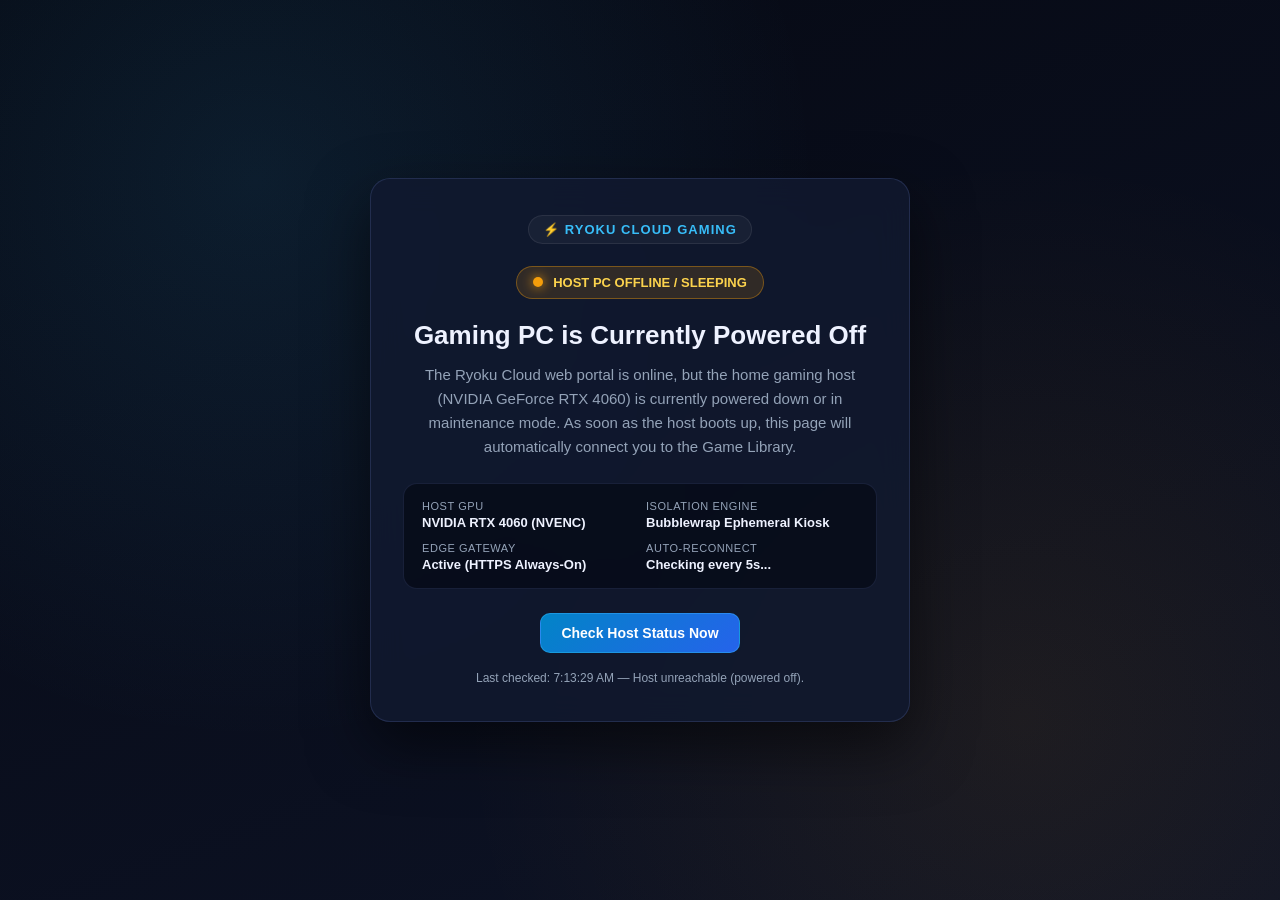
==== web/offline.html @ 0fabc4cd "feat: Implement Phase 6 of Ryoku Cloud Gaming with Cloudflare Worker, STUN/TURN support, and offline" ====
<!DOCTYPE html>
<html lang="en">
<head>
  <meta charset="UTF-8" />
  <meta name="viewport" content="width=device-width, initial-scale=1.0" />
  <title>Ryoku Cloud — Gaming PC Offline</title>
  <style>
    :root {
      --bg-0: #060913;
      --bg-1: #0d1326;
      --card: rgba(17, 25, 48, 0.85);
      --border: rgba(99, 125, 195, 0.22);
      --text: #eef2ff;
      --muted: #94a3b8;
      --accent: #38bdf8;
      --amber: #f59e0b;
      --emerald: #10b981;
    }
    * { box-sizing: border-box; margin: 0; padding: 0; }
    body {
      min-height: 100vh;
      font-family: -apple-system, BlinkMacSystemFont, "Segoe UI", Roboto, Inter, sans-serif;
      background:
        radial-gradient(circle at 20% 20%, rgba(56, 189, 248, 0.10), transparent 45%),
        radial-gradient(circle at 80% 80%, rgba(245, 158, 11, 0.08), transparent 45%),
        linear-gradient(160deg, var(--bg-0) 0%, var(--bg-1) 100%);
      color: var(--text);
      display: flex;
      align-items: center;
      justify-content: center;
      padding: 24px;
    }
    .offline-card {
      max-width: 540px;
      width: 100%;
      background: var(--card);
      border: 1px solid var(--border);
      border-radius: 20px;
      padding: 36px 32px;
      box-shadow: 0 24px 60px rgba(0, 0, 0, 0.55);
      backdrop-filter: blur(16px);
      text-align: center;
    }
    .brand-row {
      display: inline-flex;
      align-items: center;
      gap: 10px;
      margin-bottom: 22px;
      padding: 6px 14px;
      border-radius: 999px;
      background: rgba(255, 255, 255, 0.04);
      border: 1px solid rgba(255, 255, 255, 0.08);
      font-size: 13px;
      font-weight: 700;
      letter-spacing: 0.08em;
      text-transform: uppercase;
      color: var(--accent);
    }
    .status-badge {
      display: inline-flex;
      align-items: center;
      gap: 10px;
      padding: 8px 16px;
      border-radius: 999px;
      background: rgba(245, 158, 11, 0.14);
      border: 1px solid rgba(245, 158, 11, 0.38);
      color: #fcd34d;
      font-size: 13px;
      font-weight: 600;
      margin-bottom: 20px;
    }
    .status-dot {
      width: 10px;
      height: 10px;
      border-radius: 50%;
      background: var(--amber);
      box-shadow: 0 0 12px var(--amber);
      animation: pulse 2s infinite ease-in-out;
    }
    .status-badge.online {
      background: rgba(16, 185, 129, 0.16);
      border-color: rgba(16, 185, 129, 0.45);
      color: #6ee7b7;
    }
    .status-badge.online .status-dot {
      background: var(--emerald);
      box-shadow: 0 0 12px var(--emerald);
    }
    @keyframes pulse {
      0%, 100% { transform: scale(1); opacity: 1; }
      50% { transform: scale(0.82); opacity: 0.5; }
    }
    h1 {
      font-size: 26px;
      font-weight: 800;
      line-height: 1.25;
      margin-bottom: 12px;
    }
    p.lead {
      color: var(--muted);
      font-size: 15px;
      line-height: 1.6;
      margin-bottom: 24px;
    }
    .specs-box {
      background: rgba(6, 9, 19, 0.65);
      border: 1px solid rgba(99, 125, 195, 0.18);
      border-radius: 14px;
      padding: 16px 18px;
      text-align: left;
      margin-bottom: 24px;
      display: grid;
      grid-template-columns: 1fr 1fr;
      gap: 12px;
      font-size: 13px;
    }
    .spec-item span.label {
      display: block;
      color: var(--muted);
      font-size: 11px;
      text-transform: uppercase;
      letter-spacing: 0.05em;
      margin-bottom: 3px;
    }
    .spec-item span.value {
      font-weight: 600;
      color: var(--text);
    }
    .actions {
      display: flex;
      gap: 12px;
      justify-content: center;
      flex-wrap: wrap;
    }
    button.btn {
      cursor: pointer;
      padding: 11px 20px;
      border-radius: 10px;
      font-size: 14px;
      font-weight: 600;
      border: 1px solid rgba(56, 189, 248, 0.4);
      background: linear-gradient(135deg, #0284c7, #2563eb);
      color: #fff;
      transition: transform 0.15s ease, opacity 0.15s ease;
    }
    button.btn:hover { transform: translateY(-1px); }
    .poll-note {
      margin-top: 18px;
      font-size: 12px;
      color: var(--muted);
    }
  </style>
</head>
<body>
  <main class="offline-card">
    <div class="brand-row">⚡ RYOKU CLOUD GAMING</div>
    <div>
      <div id="status-badge" class="status-badge">
        <span class="status-dot"></span>
        <span id="status-badge-text">HOST PC OFFLINE / SLEEPING</span>
      </div>
    </div>
    <h1 id="headline">Gaming PC is Currently Powered Off</h1>
    <p class="lead" id="subtext">
      The Ryoku Cloud web portal is online, but the home gaming host (NVIDIA GeForce RTX 4060)
      is currently powered down or in maintenance mode. As soon as the host boots up, this page
      will automatically connect you to the Game Library.
    </p>

    <div class="specs-box">
      <div class="spec-item">
        <span class="label">Host GPU</span>
        <span class="value">NVIDIA RTX 4060 (NVENC)</span>
      </div>
      <div class="spec-item">
        <span class="label">Isolation Engine</span>
        <span class="value">Bubblewrap Ephemeral Kiosk</span>
      </div>
      <div class="spec-item">
        <span class="label">Edge Gateway</span>
        <span class="value">Active (HTTPS Always-On)</span>
      </div>
      <div class="spec-item">
        <span class="label">Auto-Reconnect</span>
        <span class="value" id="poll-counter">Checking every 5s...</span>
      </div>
    </div>

    <div class="actions">
      <button class="btn" id="check-now-btn" type="button">Check Host Status Now</button>
    </div>
    <div class="poll-note" id="last-checked">Waiting for host heartbeat...</div>
  </main>

  <script>
    (function () {
      const badge = document.getElementById("status-badge");
      const badgeText = document.getElementById("status-badge-text");
      const headline = document.getElementById("headline");
      const subtext = document.getElementById("subtext");
      const lastChecked = document.getElementById("last-checked");
      const checkBtn = document.getElementById("check-now-btn");

      async function checkHealth() {
        lastChecked.textContent = "Checking host heartbeat...";
        try {
          const res = await fetch("/api/health", { cache: "no-store" });
          const data = await res.json();
          if (res.ok && data && data.online === true) {
            badge.classList.add("online");
            badgeText.textContent = "HOST PC ONLINE — REDIRECTING";
            headline.textContent = "Gaming PC is Back Online!";
            subtext.textContent = "Launching Ryoku Cloud Game Library...";
            setTimeout(() => {
              window.location.href = "/";
            }, 600);
            return;
          }
          const reason = (data && data.message) ? data.message : "Host PC is powered off.";
          lastChecked.textContent = "Last checked: " + new Date().toLocaleTimeString() + " — " + reason;
        } catch (_err) {
          lastChecked.textContent = "Last checked: " + new Date().toLocaleTimeString() + " — Host unreachable (powered off).";
        }
      }

      checkBtn.addEventListener("click", checkHealth);
      setInterval(checkHealth, 5000);
      checkHealth();
    })();
  </script>
</body>
</html>
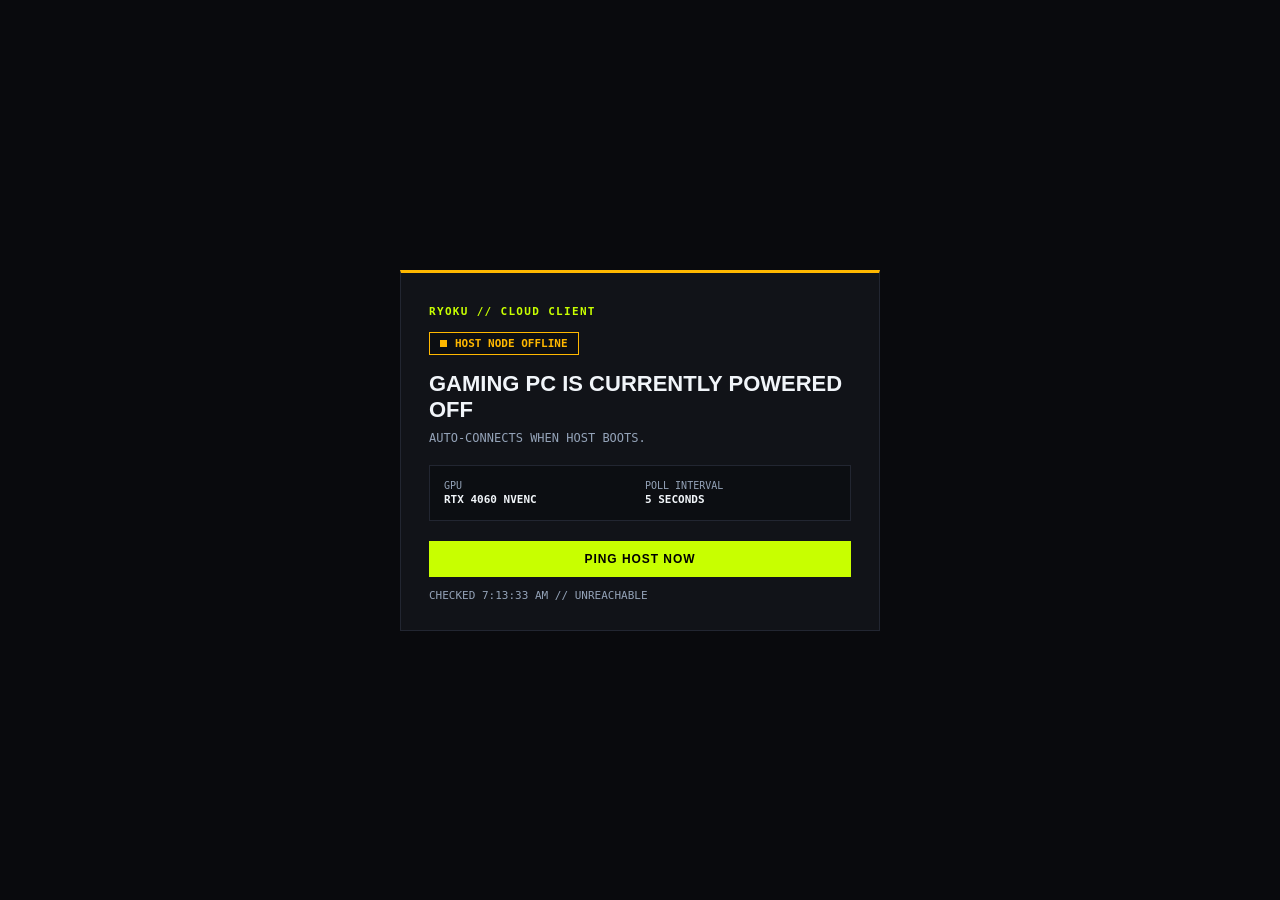
==== commit 61e5352f: "Refactor offline.html for improved UI and functionality; add complete deployment guide; create syste" ====
--- a/web/offline.html
+++ b/web/offline.html
@@ -3,193 +3,153 @@
 <head>
   <meta charset="UTF-8" />
   <meta name="viewport" content="width=device-width, initial-scale=1.0" />
-  <title>Ryoku Cloud — Gaming PC Offline</title>
+  <title>RYOKU // HOST OFFLINE</title>
   <style>
     :root {
-      --bg-0: #060913;
-      --bg-1: #0d1326;
-      --card: rgba(17, 25, 48, 0.85);
-      --border: rgba(99, 125, 195, 0.22);
-      --text: #eef2ff;
-      --muted: #94a3b8;
-      --accent: #38bdf8;
-      --amber: #f59e0b;
-      --emerald: #10b981;
+      --bg-base: #090a0d;
+      --bg-panel: #111318;
+      --bg-input: #0c0e12;
+      --border-dim: #222631;
+      --accent: #c8ff00;
+      --warn: #ffb800;
+      --ok: #00e676;
+      --text-main: #f1f5f9;
+      --text-sub: #94a3b8;
+      --font-ui: "Inter", -apple-system, BlinkMacSystemFont, "Segoe UI", sans-serif;
+      --font-mono: "JetBrains Mono", ui-monospace, monospace;
     }
     * { box-sizing: border-box; margin: 0; padding: 0; }
     body {
       min-height: 100vh;
-      font-family: -apple-system, BlinkMacSystemFont, "Segoe UI", Roboto, Inter, sans-serif;
-      background:
-        radial-gradient(circle at 20% 20%, rgba(56, 189, 248, 0.10), transparent 45%),
-        radial-gradient(circle at 80% 80%, rgba(245, 158, 11, 0.08), transparent 45%),
-        linear-gradient(160deg, var(--bg-0) 0%, var(--bg-1) 100%);
-      color: var(--text);
+      font-family: var(--font-ui);
+      background: var(--bg-base);
+      color: var(--text-main);
       display: flex;
       align-items: center;
       justify-content: center;
       padding: 24px;
     }
     .offline-card {
-      max-width: 540px;
+      max-width: 480px;
       width: 100%;
-      background: var(--card);
-      border: 1px solid var(--border);
-      border-radius: 20px;
-      padding: 36px 32px;
-      box-shadow: 0 24px 60px rgba(0, 0, 0, 0.55);
-      backdrop-filter: blur(16px);
-      text-align: center;
+      background: var(--bg-panel);
+      border: 1px solid var(--border-dim);
+      border-top: 3px solid var(--warn);
+      padding: 28px;
     }
     .brand-row {
-      display: inline-flex;
-      align-items: center;
-      gap: 10px;
-      margin-bottom: 22px;
-      padding: 6px 14px;
-      border-radius: 999px;
-      background: rgba(255, 255, 255, 0.04);
-      border: 1px solid rgba(255, 255, 255, 0.08);
-      font-size: 13px;
-      font-weight: 700;
-      letter-spacing: 0.08em;
-      text-transform: uppercase;
+      display: inline-block;
+      font-family: var(--font-mono);
+      font-size: 11px;
+      font-weight: 800;
+      letter-spacing: 0.12em;
       color: var(--accent);
+      margin-bottom: 14px;
     }
     .status-badge {
       display: inline-flex;
       align-items: center;
-      gap: 10px;
-      padding: 8px 16px;
-      border-radius: 999px;
-      background: rgba(245, 158, 11, 0.14);
-      border: 1px solid rgba(245, 158, 11, 0.38);
-      color: #fcd34d;
-      font-size: 13px;
-      font-weight: 600;
+      gap: 8px;
+      padding: 4px 10px;
+      background: var(--bg-input);
+      border: 1px solid var(--warn);
+      color: var(--warn);
+      font-family: var(--font-mono);
+      font-size: 11px;
+      font-weight: 800;
+      margin-bottom: 16px;
+    }
+    .status-dot {
+      width: 7px;
+      height: 7px;
+      background: var(--warn);
+    }
+    .status-badge.online {
+      border-color: var(--ok);
+      color: var(--ok);
+    }
+    .status-badge.online .status-dot {
+      background: var(--ok);
+    }
+    h1 {
+      font-size: 22px;
+      font-weight: 900;
+      text-transform: uppercase;
+      margin-bottom: 8px;
+    }
+    p.lead {
+      color: var(--text-sub);
+      font-family: var(--font-mono);
+      font-size: 12px;
       margin-bottom: 20px;
     }
-    .status-dot {
-      width: 10px;
-      height: 10px;
-      border-radius: 50%;
-      background: var(--amber);
-      box-shadow: 0 0 12px var(--amber);
-      animation: pulse 2s infinite ease-in-out;
-    }
-    .status-badge.online {
-      background: rgba(16, 185, 129, 0.16);
-      border-color: rgba(16, 185, 129, 0.45);
-      color: #6ee7b7;
-    }
-    .status-badge.online .status-dot {
-      background: var(--emerald);
-      box-shadow: 0 0 12px var(--emerald);
-    }
-    @keyframes pulse {
-      0%, 100% { transform: scale(1); opacity: 1; }
-      50% { transform: scale(0.82); opacity: 0.5; }
-    }
-    h1 {
-      font-size: 26px;
-      font-weight: 800;
-      line-height: 1.25;
-      margin-bottom: 12px;
-    }
-    p.lead {
-      color: var(--muted);
-      font-size: 15px;
-      line-height: 1.6;
-      margin-bottom: 24px;
-    }
     .specs-box {
-      background: rgba(6, 9, 19, 0.65);
-      border: 1px solid rgba(99, 125, 195, 0.18);
-      border-radius: 14px;
-      padding: 16px 18px;
-      text-align: left;
-      margin-bottom: 24px;
+      background: var(--bg-input);
+      border: 1px solid var(--border-dim);
+      padding: 14px;
+      margin-bottom: 20px;
       display: grid;
       grid-template-columns: 1fr 1fr;
-      gap: 12px;
-      font-size: 13px;
+      gap: 10px;
+      font-family: var(--font-mono);
+      font-size: 11px;
     }
     .spec-item span.label {
       display: block;
-      color: var(--muted);
-      font-size: 11px;
-      text-transform: uppercase;
-      letter-spacing: 0.05em;
-      margin-bottom: 3px;
+      color: var(--text-sub);
+      font-size: 10px;
+      margin-bottom: 2px;
     }
     .spec-item span.value {
-      font-weight: 600;
-      color: var(--text);
-    }
-    .actions {
-      display: flex;
-      gap: 12px;
-      justify-content: center;
-      flex-wrap: wrap;
+      font-weight: 700;
+      color: var(--text-main);
     }
     button.btn {
       cursor: pointer;
-      padding: 11px 20px;
-      border-radius: 10px;
-      font-size: 14px;
-      font-weight: 600;
-      border: 1px solid rgba(56, 189, 248, 0.4);
-      background: linear-gradient(135deg, #0284c7, #2563eb);
-      color: #fff;
-      transition: transform 0.15s ease, opacity 0.15s ease;
+      width: 100%;
+      padding: 10px 16px;
+      font-size: 12px;
+      font-weight: 800;
+      letter-spacing: 0.08em;
+      text-transform: uppercase;
+      border: 1px solid var(--accent);
+      background: var(--accent);
+      color: #000;
+      border-radius: 0;
     }
-    button.btn:hover { transform: translateY(-1px); }
     .poll-note {
-      margin-top: 18px;
-      font-size: 12px;
-      color: var(--muted);
+      margin-top: 12px;
+      font-family: var(--font-mono);
+      font-size: 11px;
+      color: var(--text-sub);
     }
   </style>
 </head>
 <body>
   <main class="offline-card">
-    <div class="brand-row">⚡ RYOKU CLOUD GAMING</div>
+    <div class="brand-row">RYOKU // CLOUD CLIENT</div>
     <div>
       <div id="status-badge" class="status-badge">
         <span class="status-dot"></span>
-        <span id="status-badge-text">HOST PC OFFLINE / SLEEPING</span>
+        <span id="status-badge-text">HOST NODE OFFLINE</span>
       </div>
     </div>
     <h1 id="headline">Gaming PC is Currently Powered Off</h1>
-    <p class="lead" id="subtext">
-      The Ryoku Cloud web portal is online, but the home gaming host (NVIDIA GeForce RTX 4060)
-      is currently powered down or in maintenance mode. As soon as the host boots up, this page
-      will automatically connect you to the Game Library.
-    </p>
+    <p class="lead" id="subtext">AUTO-CONNECTS WHEN HOST BOOTS.</p>
 
     <div class="specs-box">
       <div class="spec-item">
-        <span class="label">Host GPU</span>
-        <span class="value">NVIDIA RTX 4060 (NVENC)</span>
+        <span class="label">GPU</span>
+        <span class="value">RTX 4060 NVENC</span>
       </div>
       <div class="spec-item">
-        <span class="label">Isolation Engine</span>
-        <span class="value">Bubblewrap Ephemeral Kiosk</span>
-      </div>
-      <div class="spec-item">
-        <span class="label">Edge Gateway</span>
-        <span class="value">Active (HTTPS Always-On)</span>
-      </div>
-      <div class="spec-item">
-        <span class="label">Auto-Reconnect</span>
-        <span class="value" id="poll-counter">Checking every 5s...</span>
+        <span class="label">POLL INTERVAL</span>
+        <span class="value" id="poll-counter">5 SECONDS</span>
       </div>
     </div>
 
-    <div class="actions">
-      <button class="btn" id="check-now-btn" type="button">Check Host Status Now</button>
-    </div>
-    <div class="poll-note" id="last-checked">Waiting for host heartbeat...</div>
+    <button class="btn" id="check-now-btn" type="button">PING HOST NOW</button>
+    <div class="poll-note" id="last-checked">WAITING FOR HEARTBEAT...</div>
   </main>
 
   <script>
@@ -202,24 +162,23 @@
       const checkBtn = document.getElementById("check-now-btn");
 
       async function checkHealth() {
-        lastChecked.textContent = "Checking host heartbeat...";
+        lastChecked.textContent = "PINGING HOST...";
         try {
           const res = await fetch("/api/health", { cache: "no-store" });
           const data = await res.json();
           if (res.ok && data && data.online === true) {
             badge.classList.add("online");
-            badgeText.textContent = "HOST PC ONLINE — REDIRECTING";
-            headline.textContent = "Gaming PC is Back Online!";
-            subtext.textContent = "Launching Ryoku Cloud Game Library...";
+            badgeText.textContent = "HOST ONLINE";
+            headline.textContent = "HOST NODE ONLINE";
+            subtext.textContent = "REDIRECTING...";
             setTimeout(() => {
               window.location.href = "/";
-            }, 600);
+            }, 400);
             return;
           }
-          const reason = (data && data.message) ? data.message : "Host PC is powered off.";
-          lastChecked.textContent = "Last checked: " + new Date().toLocaleTimeString() + " — " + reason;
+          lastChecked.textContent = "CHECKED " + new Date().toLocaleTimeString() + " // OFFLINE";
         } catch (_err) {
-          lastChecked.textContent = "Last checked: " + new Date().toLocaleTimeString() + " — Host unreachable (powered off).";
+          lastChecked.textContent = "CHECKED " + new Date().toLocaleTimeString() + " // UNREACHABLE";
         }
       }
 
@@ -230,4 +189,3 @@
   </script>
 </body>
 </html>
-
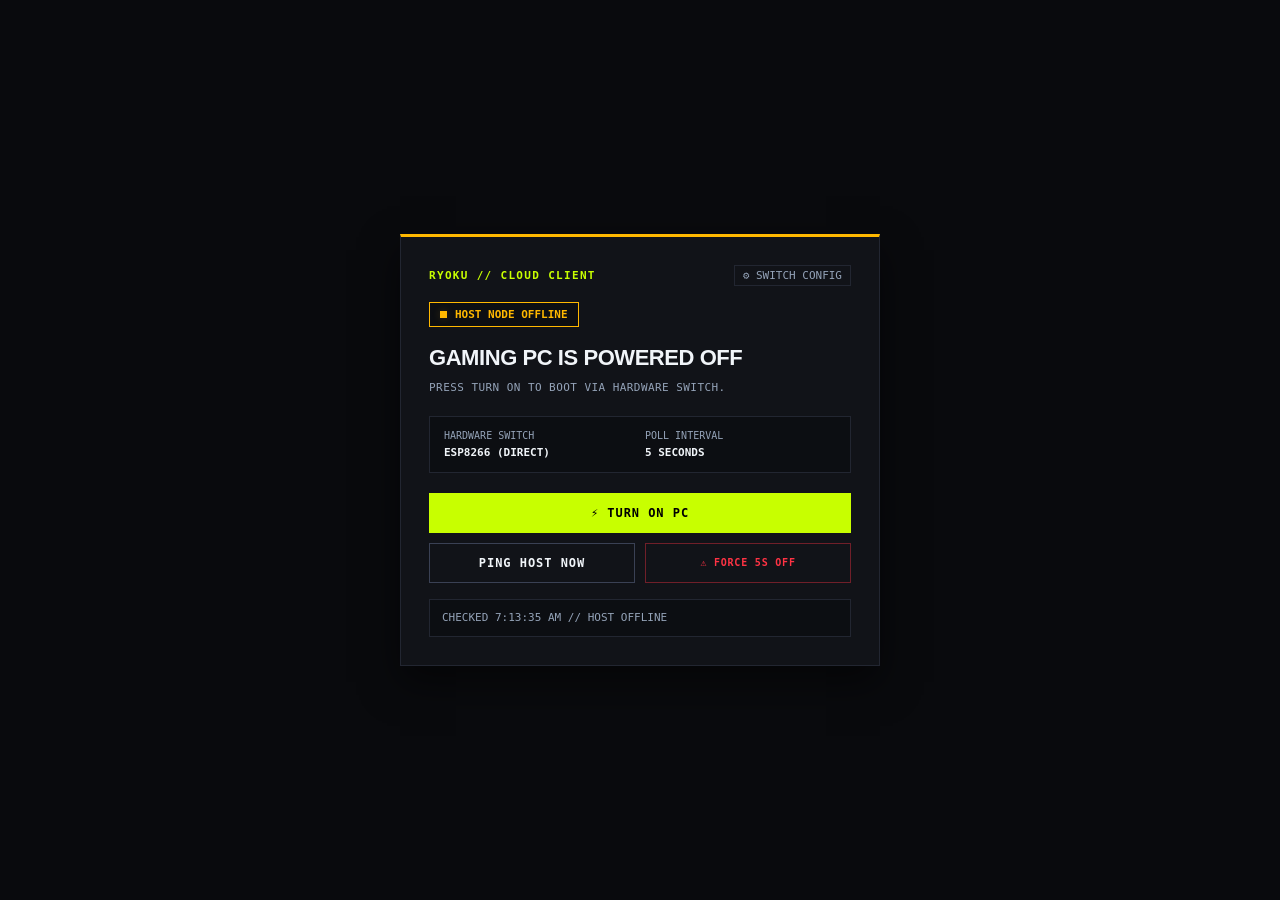
==== commit 2ebf3cc0: "feat: add esp8266 remote power switch, host power controls, and tailscale integration" ====
--- a/web/offline.html
+++ b/web/offline.html
@@ -10,13 +10,18 @@
       --bg-panel: #111318;
       --bg-input: #0c0e12;
       --border-dim: #222631;
+      --border-bright: #3a4154;
       --accent: #c8ff00;
+      --accent-glow: rgba(200, 255, 0, 0.25);
       --warn: #ffb800;
+      --warn-glow: rgba(255, 184, 0, 0.2);
+      --danger: #ff3344;
       --ok: #00e676;
+      --ok-glow: rgba(0, 230, 118, 0.25);
       --text-main: #f1f5f9;
       --text-sub: #94a3b8;
-      --font-ui: "Inter", -apple-system, BlinkMacSystemFont, "Segoe UI", sans-serif;
-      --font-mono: "JetBrains Mono", ui-monospace, monospace;
+      --font-ui: "Inter", -apple-system, BlinkMacSystemFont, "Segoe UI", Roboto, sans-serif;
+      --font-mono: "JetBrains Mono", "SF Mono", Consolas, monospace;
     }
     * { box-sizing: border-box; margin: 0; padding: 0; }
     body {
@@ -27,7 +32,8 @@
       display: flex;
       align-items: center;
       justify-content: center;
-      padding: 24px;
+      padding: 20px;
+      line-height: 1.4;
     }
     .offline-card {
       max-width: 480px;
@@ -36,15 +42,34 @@
       border: 1px solid var(--border-dim);
       border-top: 3px solid var(--warn);
       padding: 28px;
+      box-shadow: 0 16px 36px rgba(0, 0, 0, 0.5);
     }
     .brand-row {
-      display: inline-block;
+      display: flex;
+      align-items: center;
+      justify-content: space-between;
+      margin-bottom: 16px;
+    }
+    .brand-title {
       font-family: var(--font-mono);
       font-size: 11px;
       font-weight: 800;
       letter-spacing: 0.12em;
       color: var(--accent);
-      margin-bottom: 14px;
+    }
+    .settings-btn {
+      background: transparent;
+      border: 1px solid var(--border-dim);
+      color: var(--text-sub);
+      cursor: pointer;
+      font-family: var(--font-mono);
+      font-size: 11px;
+      padding: 3px 8px;
+      transition: all 0.2s ease;
+    }
+    .settings-btn:hover {
+      border-color: var(--text-main);
+      color: var(--text-main);
     }
     .status-badge {
       display: inline-flex;
@@ -58,11 +83,26 @@
       font-size: 11px;
       font-weight: 800;
       margin-bottom: 16px;
+      transition: all 0.3s ease;
     }
     .status-dot {
       width: 7px;
       height: 7px;
       background: var(--warn);
+      box-shadow: 0 0 8px var(--warn-glow);
+      animation: pulse 2s infinite ease-in-out;
+    }
+    @keyframes pulse {
+      0%, 100% { opacity: 1; transform: scale(1); }
+      50% { opacity: 0.4; transform: scale(0.85); }
+    }
+    .status-badge.booting {
+      border-color: var(--accent);
+      color: var(--accent);
+    }
+    .status-badge.booting .status-dot {
+      background: var(--accent);
+      box-shadow: 0 0 10px var(--accent-glow);
     }
     .status-badge.online {
       border-color: var(--ok);
@@ -70,23 +110,27 @@
     }
     .status-badge.online .status-dot {
       background: var(--ok);
+      box-shadow: 0 0 10px var(--ok-glow);
+      animation: none;
     }
     h1 {
       font-size: 22px;
       font-weight: 900;
       text-transform: uppercase;
-      margin-bottom: 8px;
+      letter-spacing: -0.02em;
+      margin-bottom: 6px;
     }
     p.lead {
       color: var(--text-sub);
       font-family: var(--font-mono);
-      font-size: 12px;
+      font-size: 11px;
+      letter-spacing: 0.04em;
       margin-bottom: 20px;
     }
     .specs-box {
       background: var(--bg-input);
       border: 1px solid var(--border-dim);
-      padding: 14px;
+      padding: 12px 14px;
       margin-bottom: 20px;
       display: grid;
       grid-template-columns: 1fr 1fr;
@@ -99,91 +143,432 @@
       color: var(--text-sub);
       font-size: 10px;
       margin-bottom: 2px;
+      text-transform: uppercase;
     }
     .spec-item span.value {
       font-weight: 700;
       color: var(--text-main);
     }
+    .actions-grid {
+      display: flex;
+      flex-direction: column;
+      gap: 10px;
+      margin-bottom: 16px;
+    }
     button.btn {
       cursor: pointer;
       width: 100%;
-      padding: 10px 16px;
+      padding: 12px 16px;
+      font-family: var(--font-mono);
       font-size: 12px;
       font-weight: 800;
       letter-spacing: 0.08em;
       text-transform: uppercase;
-      border: 1px solid var(--accent);
+      border: 1px solid transparent;
+      transition: all 0.2s ease;
+      display: flex;
+      align-items: center;
+      justify-content: center;
+      gap: 8px;
+    }
+    button.btn-primary {
       background: var(--accent);
       color: #000;
-      border-radius: 0;
-    }
-    .poll-note {
-      margin-top: 12px;
+      border-color: var(--accent);
+    }
+    button.btn-primary:hover {
+      box-shadow: 0 0 16px var(--accent-glow);
+      filter: brightness(1.08);
+    }
+    button.btn-primary:active {
+      transform: translateY(1px);
+    }
+    button.btn-primary:disabled {
+      opacity: 0.6;
+      cursor: not-allowed;
+      filter: grayscale(0.5);
+    }
+    button.btn-outline {
+      background: transparent;
+      border-color: var(--border-bright);
+      color: var(--text-main);
+    }
+    button.btn-outline:hover {
+      border-color: var(--text-main);
+      background: rgba(255, 255, 255, 0.04);
+    }
+    button.btn-danger-outline {
+      background: transparent;
+      border-color: rgba(255, 51, 68, 0.4);
+      color: var(--danger);
+      font-size: 10px;
+      padding: 8px 12px;
+    }
+    button.btn-danger-outline:hover {
+      border-color: var(--danger);
+      background: rgba(255, 51, 68, 0.1);
+    }
+    .status-log {
+      background: var(--bg-input);
+      border: 1px solid var(--border-dim);
+      padding: 10px 12px;
       font-family: var(--font-mono);
       font-size: 11px;
       color: var(--text-sub);
+      min-height: 38px;
+      display: flex;
+      align-items: center;
+      word-break: break-all;
+    }
+    .status-log.highlight {
+      color: var(--accent);
+      border-color: rgba(200, 255, 0, 0.4);
+    }
+    .status-log.error {
+      color: var(--danger);
+      border-color: rgba(255, 51, 68, 0.4);
+    }
+    .config-panel {
+      display: none;
+      background: var(--bg-input);
+      border: 1px solid var(--border-dim);
+      padding: 16px;
+      margin-top: 14px;
+      margin-bottom: 14px;
+    }
+    .config-panel.open {
+      display: block;
+      animation: fadeIn 0.2s ease;
+    }
+    @keyframes fadeIn {
+      from { opacity: 0; transform: translateY(-4px); }
+      to { opacity: 1; transform: translateY(0); }
+    }
+    .config-title {
+      font-family: var(--font-mono);
+      font-size: 11px;
+      font-weight: 800;
+      color: var(--accent);
+      text-transform: uppercase;
+      margin-bottom: 10px;
+    }
+    .config-field {
+      margin-bottom: 12px;
+    }
+    .config-field label {
+      display: block;
+      font-family: var(--font-mono);
+      font-size: 10px;
+      color: var(--text-sub);
+      text-transform: uppercase;
+      margin-bottom: 4px;
+    }
+    .config-field input {
+      width: 100%;
+      background: #000;
+      border: 1px solid var(--border-dim);
+      color: var(--text-main);
+      padding: 8px 10px;
+      font-family: var(--font-mono);
+      font-size: 11px;
+      outline: none;
+      transition: border-color 0.2s ease;
+    }
+    .config-field input:focus {
+      border-color: var(--accent);
+    }
+    .config-actions {
+      display: flex;
+      gap: 8px;
+      margin-top: 10px;
+    }
+    .config-note {
+      font-size: 10px;
+      color: var(--text-sub);
+      font-family: var(--font-mono);
+      margin-top: 8px;
+      line-height: 1.4;
+    }
+    .spinner {
+      display: inline-block;
+      width: 12px;
+      height: 12px;
+      border: 2px solid rgba(0, 0, 0, 0.2);
+      border-top-color: #000;
+      border-radius: 50%;
+      animation: spin 0.8s linear infinite;
+    }
+    @keyframes spin {
+      to { transform: rotate(360deg); }
     }
   </style>
 </head>
 <body>
   <main class="offline-card">
-    <div class="brand-row">RYOKU // CLOUD CLIENT</div>
+    <div class="brand-row">
+      <span class="brand-title">RYOKU // CLOUD CLIENT</span>
+      <button class="settings-btn" id="toggle-config-btn" type="button" title="Hardware Switch Configuration">⚙️ SWITCH CONFIG</button>
+    </div>
+
     <div>
       <div id="status-badge" class="status-badge">
         <span class="status-dot"></span>
         <span id="status-badge-text">HOST NODE OFFLINE</span>
       </div>
     </div>
-    <h1 id="headline">Gaming PC is Currently Powered Off</h1>
-    <p class="lead" id="subtext">AUTO-CONNECTS WHEN HOST BOOTS.</p>
+
+    <h1 id="headline">Gaming PC is Powered Off</h1>
+    <p class="lead" id="subtext">PRESS TURN ON TO BOOT VIA HARDWARE SWITCH.</p>
+
+    <!-- Config Panel (Settings Drawer) -->
+    <div class="config-panel" id="config-panel">
+      <div class="config-title">⚡ ESP8266 Switch Settings</div>
+      <div class="config-field">
+        <label for="cfg-bot-token">Telegram Bot Token</label>
+        <input type="password" id="cfg-bot-token" placeholder="123456789:ABCdefGhIJKlmNoPQRsTUVwxyZ" autocomplete="off" />
+      </div>
+      <div class="config-field">
+        <label for="cfg-chat-id">Telegram Chat ID (Numeric)</label>
+        <input type="text" id="cfg-chat-id" placeholder="987654321" autocomplete="off" />
+      </div>
+      <div class="config-actions">
+        <button class="btn btn-primary" id="save-config-btn" type="button" style="padding:8px 12px; font-size:11px;">SAVE SETTINGS</button>
+        <button class="btn btn-outline" id="test-pulse-btn" type="button" style="padding:8px 12px; font-size:11px;">TEST PULSE</button>
+      </div>
+      <div class="config-note">
+        Token from <strong>@BotFather</strong>, Chat ID from <strong>@userinfobot</strong>.<br/>
+        Saved locally in your browser. Zero port forwarding required.
+      </div>
+    </div>
 
     <div class="specs-box">
       <div class="spec-item">
-        <span class="label">GPU</span>
-        <span class="value">RTX 4060 NVENC</span>
+        <span class="label">Hardware Switch</span>
+        <span class="value" id="switch-status-label">ESP8266 (DIRECT)</span>
       </div>
       <div class="spec-item">
-        <span class="label">POLL INTERVAL</span>
+        <span class="label">Poll Interval</span>
         <span class="value" id="poll-counter">5 SECONDS</span>
       </div>
     </div>
 
-    <button class="btn" id="check-now-btn" type="button">PING HOST NOW</button>
-    <div class="poll-note" id="last-checked">WAITING FOR HEARTBEAT...</div>
+    <div class="actions-grid">
+      <button class="btn btn-primary" id="power-on-btn" type="button">
+        <span id="power-btn-spinner" style="display:none;" class="spinner"></span>
+        <span id="power-btn-text">⚡ TURN ON PC</span>
+      </button>
+
+      <div style="display:grid; grid-template-columns: 1fr 1fr; gap:10px;">
+        <button class="btn btn-outline" id="check-now-btn" type="button">PING HOST NOW</button>
+        <button class="btn btn-danger-outline" id="force-off-btn" type="button" title="Simulates holding power switch 5 seconds for hard shut-off">⚠️ FORCE 5s OFF</button>
+      </div>
+    </div>
+
+    <div class="status-log" id="last-checked">READY. WAITING FOR COMMAND...</div>
   </main>
 
   <script>
     (function () {
+      const STORAGE_KEY_TOKEN = "ryoku_esp_bot_token";
+      const STORAGE_KEY_CHAT  = "ryoku_esp_chat_id";
+
       const badge = document.getElementById("status-badge");
       const badgeText = document.getElementById("status-badge-text");
       const headline = document.getElementById("headline");
       const subtext = document.getElementById("subtext");
       const lastChecked = document.getElementById("last-checked");
       const checkBtn = document.getElementById("check-now-btn");
-
+      const powerBtn = document.getElementById("power-on-btn");
+      const powerBtnText = document.getElementById("power-btn-text");
+      const powerBtnSpinner = document.getElementById("power-btn-spinner");
+      const forceOffBtn = document.getElementById("force-off-btn");
+      const toggleConfigBtn = document.getElementById("toggle-config-btn");
+      const configPanel = document.getElementById("config-panel");
+      const cfgBotToken = document.getElementById("cfg-bot-token");
+      const cfgChatId = document.getElementById("cfg-chat-id");
+      const saveConfigBtn = document.getElementById("save-config-btn");
+      const testPulseBtn = document.getElementById("test-pulse-btn");
+      const pollCounter = document.getElementById("poll-counter");
+
+      let pollTimer = null;
+      let currentIntervalMs = 5000;
+      let isBooting = false;
+      let bootStartTimestamp = 0;
+
+      // Base path detection (/cloudgaming support)
+      const basePrefix = window.location.pathname.startsWith("/cloudgaming") ? "/cloudgaming" : "";
+
+      // Load saved settings
+      function loadSettings() {
+        const savedToken = localStorage.getItem(STORAGE_KEY_TOKEN) || "";
+        const savedChat = localStorage.getItem(STORAGE_KEY_CHAT) || "";
+        if (savedToken) cfgBotToken.value = savedToken;
+        if (savedChat) cfgChatId.value = savedChat;
+        return { token: savedToken, chatId: savedChat };
+      }
+
+      function saveSettings() {
+        const token = cfgBotToken.value.trim();
+        const chatId = cfgChatId.value.trim();
+        if (!token || !chatId) {
+          logMessage("Please enter both Bot Token and Chat ID.", "error");
+          return false;
+        }
+        localStorage.setItem(STORAGE_KEY_TOKEN, token);
+        localStorage.setItem(STORAGE_KEY_CHAT, chatId);
+        logMessage("✓ Hardware switch settings saved successfully!", "highlight");
+        configPanel.classList.remove("open");
+        return true;
+      }
+
+      function logMessage(msg, type = "normal") {
+        lastChecked.textContent = msg;
+        lastChecked.className = "status-log " + (type === "highlight" ? "highlight" : type === "error" ? "error" : "");
+      }
+
+      // Check host health
       async function checkHealth() {
-        lastChecked.textContent = "PINGING HOST...";
         try {
-          const res = await fetch("/api/health", { cache: "no-store" });
+          const res = await fetch(basePrefix + "/api/health", { cache: "no-store" });
           const data = await res.json();
           if (res.ok && data && data.online === true) {
-            badge.classList.add("online");
+            badge.className = "status-badge online";
             badgeText.textContent = "HOST ONLINE";
             headline.textContent = "HOST NODE ONLINE";
-            subtext.textContent = "REDIRECTING...";
+            subtext.textContent = "PC BOOTED. REDIRECTING...";
+            logMessage("✓ Host node is reachable! Loading interface...", "highlight");
+            clearInterval(pollTimer);
             setTimeout(() => {
-              window.location.href = "/";
-            }, 400);
+              window.location.href = basePrefix || "/";
+            }, 500);
             return;
           }
-          lastChecked.textContent = "CHECKED " + new Date().toLocaleTimeString() + " // OFFLINE";
         } catch (_err) {
-          lastChecked.textContent = "CHECKED " + new Date().toLocaleTimeString() + " // UNREACHABLE";
+          // PC is offline / unreachable
+        }
+
+        const now = new Date().toLocaleTimeString();
+        if (isBooting) {
+          const elapsedSec = Math.floor((Date.now() - bootStartTimestamp) / 1000);
+          logMessage(`BOOTING PC... WAITING FOR HOST (${elapsedSec}s) // CHECKED ${now}`);
+        } else {
+          logMessage(`CHECKED ${now} // HOST OFFLINE`);
         }
       }
 
-      checkBtn.addEventListener("click", checkHealth);
-      setInterval(checkHealth, 5000);
+      function setPollRate(ms) {
+        currentIntervalMs = ms;
+        pollCounter.textContent = `${(ms / 1000).toFixed(0)} SECONDS`;
+        if (pollTimer) clearInterval(pollTimer);
+        pollTimer = setInterval(checkHealth, ms);
+      }
+
+      // Send Command to ESP8266 via Telegram Bot API
+      async function sendTelegramCommand(commandText, userFeedback) {
+        const { token, chatId } = loadSettings();
+        if (!token || !chatId) {
+          configPanel.classList.add("open");
+          logMessage("⚠️ Enter your Telegram Bot Token & Chat ID first.", "error");
+          return false;
+        }
+
+        logMessage(`Relaying command [${commandText}] to ESP8266...`, "highlight");
+
+        try {
+          let delivered = false;
+
+          // 1. First try Edge Proxy on same domain (bypasses ad-blockers and firewall restrictions)
+          try {
+            const edgeRes = await fetch(basePrefix + "/api/power_on", {
+              method: "POST",
+              headers: { "Content-Type": "application/json" },
+              body: JSON.stringify({ token, chat_id: chatId, command: commandText })
+            });
+            if (edgeRes.ok) delivered = true;
+          } catch (_edgeErr) {}
+
+          // 2. Direct Telegram API fallback if opened locally as a static file
+          if (!delivered) {
+            const tgUrl = `https://api.telegram.org/bot${encodeURIComponent(token)}/sendMessage?chat_id=${encodeURIComponent(chatId)}&text=${encodeURIComponent(commandText)}`;
+            await fetch(tgUrl, { mode: "no-cors" });
+          }
+
+          logMessage(userFeedback, "highlight");
+          return true;
+        } catch (err) {
+          logMessage("Network error sending command: " + err.message, "error");
+          return false;
+        }
+      }
+
+      // Event Handlers
+      toggleConfigBtn.addEventListener("click", () => {
+        configPanel.classList.toggle("open");
+      });
+
+      saveConfigBtn.addEventListener("click", () => {
+        saveSettings();
+      });
+
+      testPulseBtn.addEventListener("click", async () => {
+        if (!saveSettings()) return;
+        await sendTelegramCommand("/status", "✓ Sent /status query to ESP8266 switch.");
+      });
+
+      powerBtn.addEventListener("click", async () => {
+        const { token, chatId } = loadSettings();
+        if (!token || !chatId) {
+          configPanel.classList.add("open");
+          logMessage("⚠️ Please enter your Bot Token & Chat ID below to enable power-on.", "error");
+          return;
+        }
+
+        powerBtn.disabled = true;
+        powerBtnSpinner.style.display = "inline-block";
+        powerBtnText.textContent = "SIGNALING...";
+
+        const success = await sendTelegramCommand(
+          "/power",
+          "⚡ Power pulse sent to ESP8266! Host PC is powering on..."
+        );
+
+        if (success) {
+          isBooting = true;
+          bootStartTimestamp = Date.now();
+          badge.className = "status-badge booting";
+          badgeText.textContent = "BOOT SIGNAL SENT";
+          headline.textContent = "Powering Up Gaming PC...";
+          subtext.textContent = "PULSED MOTHERBOARD PWR_SW. AUTO-CONNECTING...";
+          setPollRate(2000); // Poll every 2s while booting
+        }
+
+        setTimeout(() => {
+          powerBtn.disabled = false;
+          powerBtnSpinner.style.display = "none";
+          powerBtnText.textContent = "⚡ TURN ON PC (RE-PULSE)";
+        }, 6000);
+      });
+
+      forceOffBtn.addEventListener("click", async () => {
+        const confirmed = confirm(
+          "⚠️ WARNING: This sends a 5-second power button hold to the motherboard to immediately cut power.\n\nOnly use this if the PC is completely frozen. Proceed?"
+        );
+        if (!confirmed) return;
+
+        await sendTelegramCommand(
+          "/force_off",
+          "⚠️ Force power-off signal sent (5s hold). PC should turn off."
+        );
+      });
+
+      checkBtn.addEventListener("click", () => {
+        logMessage("PINGING HOST NODE...");
+        checkHealth();
+      });
+
+      // Init
+      loadSettings();
+      setPollRate(5000);
       checkHealth();
     })();
   </script>
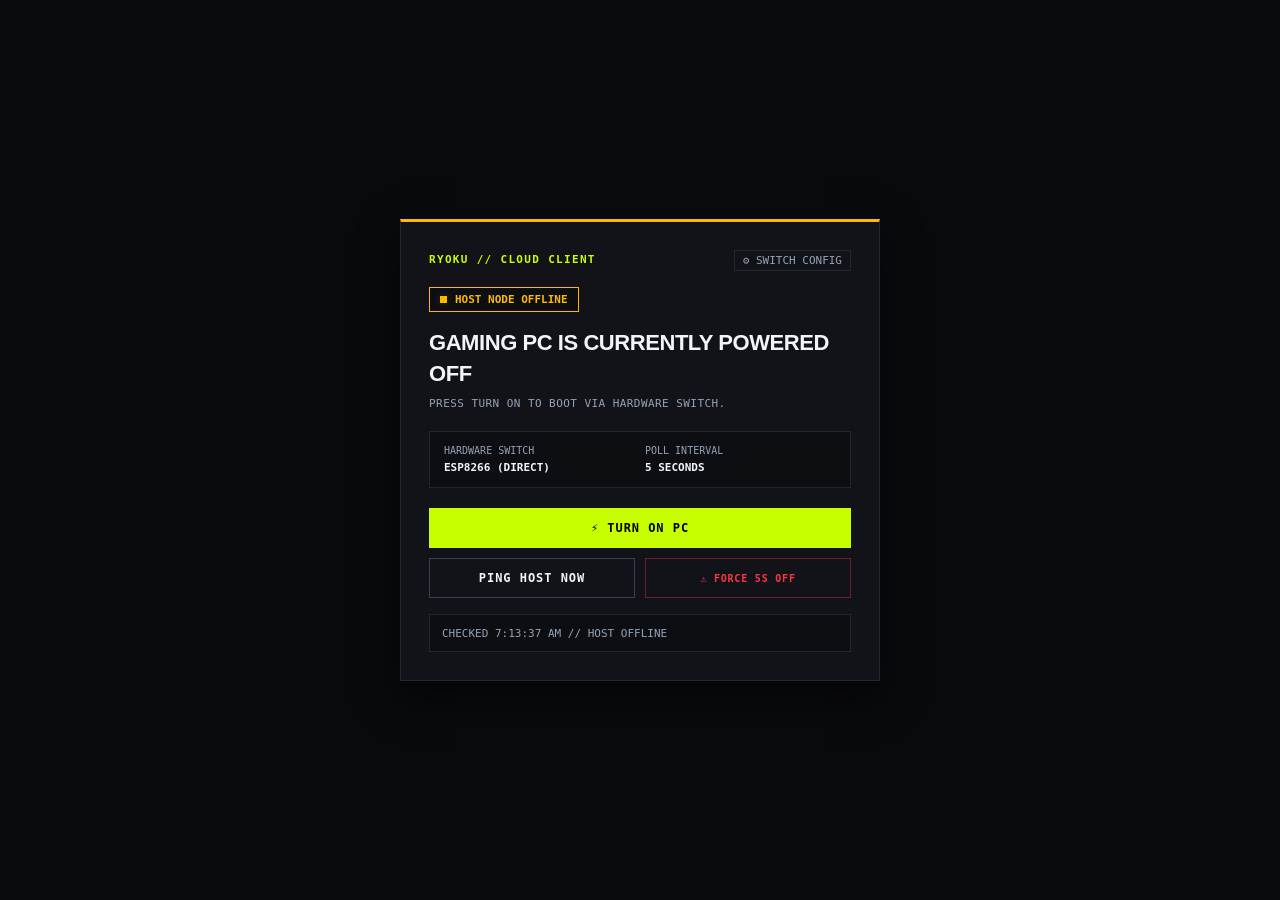
==== commit 6acf689e: "feat: Enhance Moonlight streaming integration and UI - Implemented dynamic streaming host resolution" ====
--- a/web/offline.html
+++ b/web/offline.html
@@ -317,7 +317,7 @@
       </div>
     </div>
 
-    <h1 id="headline">Gaming PC is Powered Off</h1>
+    <h1 id="headline">Gaming PC is Currently Powered Off</h1>
     <p class="lead" id="subtext">PRESS TURN ON TO BOOT VIA HARDWARE SWITCH.</p>
 
     <!-- Config Panel (Settings Drawer) -->
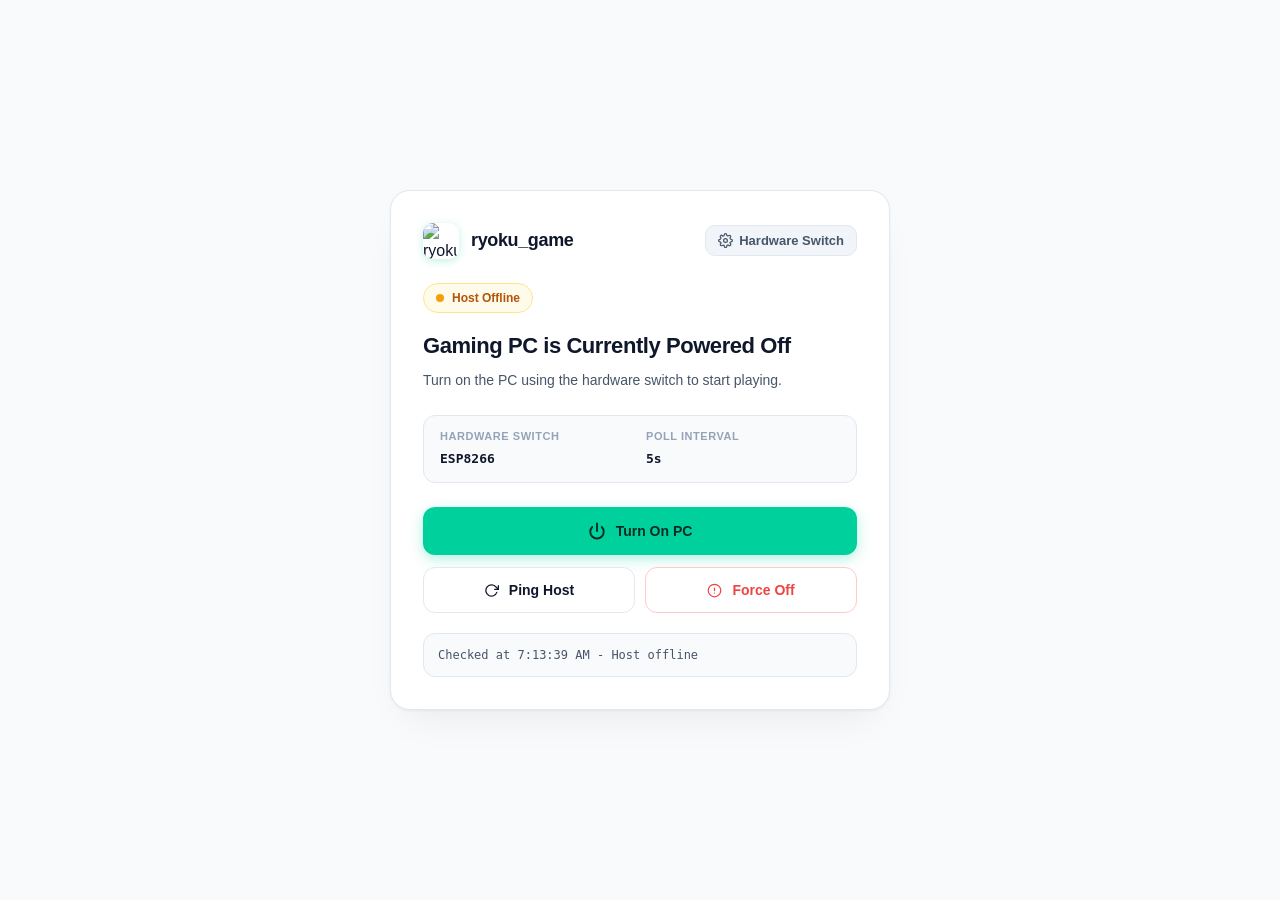
==== commit 811c23e1: "feat(ui): redesign with minimalist light theme, new logo, big cards, and zero emojis" ====
--- a/web/offline.html
+++ b/web/offline.html
@@ -3,301 +3,373 @@
 <head>
   <meta charset="UTF-8" />
   <meta name="viewport" content="width=device-width, initial-scale=1.0" />
-  <title>RYOKU // HOST OFFLINE</title>
+  <title>ryoku_game // Host Offline</title>
+  <link rel="icon" type="image/jpeg" href="/assets/logo.jpg" />
+  <link rel="preconnect" href="https://fonts.googleapis.com">
+  <link rel="preconnect" href="https://fonts.gstatic.com" crossorigin>
+  <link href="https://fonts.googleapis.com/css2?family=Plus+Jakarta+Sans:wght@500;600;700;800&family=JetBrains+Mono:wght@500;600;700&display=swap" rel="stylesheet">
   <style>
     :root {
-      --bg-base: #090a0d;
-      --bg-panel: #111318;
-      --bg-input: #0c0e12;
-      --border-dim: #222631;
-      --border-bright: #3a4154;
-      --accent: #c8ff00;
-      --accent-glow: rgba(200, 255, 0, 0.25);
-      --warn: #ffb800;
-      --warn-glow: rgba(255, 184, 0, 0.2);
-      --danger: #ff3344;
-      --ok: #00e676;
-      --ok-glow: rgba(0, 230, 118, 0.25);
-      --text-main: #f1f5f9;
-      --text-sub: #94a3b8;
-      --font-ui: "Inter", -apple-system, BlinkMacSystemFont, "Segoe UI", Roboto, sans-serif;
-      --font-mono: "JetBrains Mono", "SF Mono", Consolas, monospace;
-    }
+      --console-bg: #f8fafc;
+      --console-surface: #ffffff;
+      --fg-0: #0f172a;
+      --fg-1: #475569;
+      --fg-2: #94a3b8;
+      --line: #e2e8f0;
+      --line-focus: #cbd5e1;
+      --brand-primary: #00d09c;
+      --brand-hover: #00b686;
+      --brand-light: #e6fbf5;
+      --warn: #f59e0b;
+      --warn-light: #fffbeb;
+      --danger: #ef4444;
+      --danger-light: #fef2f2;
+      --font-ui: "Plus Jakarta Sans", -apple-system, BlinkMacSystemFont, "Segoe UI", Roboto, sans-serif;
+      --font-mono: "JetBrains Mono", Consolas, monospace;
+    }
+
     * { box-sizing: border-box; margin: 0; padding: 0; }
+
     body {
       min-height: 100vh;
       font-family: var(--font-ui);
-      background: var(--bg-base);
-      color: var(--text-main);
+      background: var(--console-bg);
+      color: var(--fg-0);
       display: flex;
       align-items: center;
       justify-content: center;
-      padding: 20px;
-      line-height: 1.4;
-    }
+      padding: 24px 16px;
+      line-height: 1.5;
+      -webkit-font-smoothing: antialiased;
+    }
+
     .offline-card {
-      max-width: 480px;
+      max-width: 500px;
       width: 100%;
-      background: var(--bg-panel);
-      border: 1px solid var(--border-dim);
-      border-top: 3px solid var(--warn);
-      padding: 28px;
-      box-shadow: 0 16px 36px rgba(0, 0, 0, 0.5);
-    }
-    .brand-row {
+      background: var(--console-surface);
+      border: 1px solid var(--line);
+      border-radius: 20px;
+      padding: 32px;
+      box-shadow: 0 20px 40px -15px rgba(0, 0, 0, 0.07), 0 1px 3px rgba(0, 0, 0, 0.05);
+    }
+
+    .brand-header {
       display: flex;
       align-items: center;
       justify-content: space-between;
+      margin-bottom: 24px;
+    }
+
+    .brand-emblem {
+      display: flex;
+      align-items: center;
+      gap: 12px;
+      text-decoration: none;
+    }
+
+    .app-logo-img {
+      width: 36px;
+      height: 36px;
+      border-radius: 10px;
+      object-fit: cover;
+      box-shadow: 0 2px 8px rgba(0, 208, 156, 0.25);
+    }
+
+    .brand-title {
+      font-size: 18px;
+      font-weight: 800;
+      letter-spacing: -0.02em;
+      color: var(--fg-0);
+    }
+
+    .settings-btn {
+      background: #f1f5f9;
+      border: 1px solid var(--line);
+      color: var(--fg-1);
+      cursor: pointer;
+      font-family: var(--font-ui);
+      font-size: 13px;
+      font-weight: 600;
+      padding: 7px 12px;
+      border-radius: 10px;
+      display: inline-flex;
+      align-items: center;
+      gap: 6px;
+      transition: all 0.15s ease;
+    }
+
+    .settings-btn:hover {
+      background: #e2e8f0;
+      color: var(--fg-0);
+    }
+
+    .status-badge-wrap {
       margin-bottom: 16px;
     }
-    .brand-title {
-      font-family: var(--font-mono);
-      font-size: 11px;
-      font-weight: 800;
-      letter-spacing: 0.12em;
-      color: var(--accent);
-    }
-    .settings-btn {
-      background: transparent;
-      border: 1px solid var(--border-dim);
-      color: var(--text-sub);
-      cursor: pointer;
-      font-family: var(--font-mono);
-      font-size: 11px;
-      padding: 3px 8px;
-      transition: all 0.2s ease;
-    }
-    .settings-btn:hover {
-      border-color: var(--text-main);
-      color: var(--text-main);
-    }
+
     .status-badge {
       display: inline-flex;
       align-items: center;
       gap: 8px;
-      padding: 4px 10px;
-      background: var(--bg-input);
-      border: 1px solid var(--warn);
-      color: var(--warn);
-      font-family: var(--font-mono);
-      font-size: 11px;
-      font-weight: 800;
-      margin-bottom: 16px;
+      padding: 5px 12px;
+      background: var(--warn-light);
+      border: 1px solid #fde68a;
+      color: #b45309;
+      font-size: 12px;
+      font-weight: 700;
+      border-radius: 9999px;
       transition: all 0.3s ease;
     }
+
     .status-dot {
-      width: 7px;
-      height: 7px;
+      width: 8px;
+      height: 8px;
+      border-radius: 50%;
       background: var(--warn);
-      box-shadow: 0 0 8px var(--warn-glow);
       animation: pulse 2s infinite ease-in-out;
     }
+
     @keyframes pulse {
       0%, 100% { opacity: 1; transform: scale(1); }
-      50% { opacity: 0.4; transform: scale(0.85); }
-    }
+      50% { opacity: 0.35; transform: scale(0.85); }
+    }
+
     .status-badge.booting {
-      border-color: var(--accent);
-      color: var(--accent);
-    }
+      background: var(--brand-light);
+      border-color: #a7f3d0;
+      color: #047857;
+    }
+
     .status-badge.booting .status-dot {
-      background: var(--accent);
-      box-shadow: 0 0 10px var(--accent-glow);
-    }
+      background: var(--brand-primary);
+    }
+
     .status-badge.online {
-      border-color: var(--ok);
-      color: var(--ok);
-    }
+      background: var(--brand-light);
+      border-color: #a7f3d0;
+      color: #047857;
+    }
+
     .status-badge.online .status-dot {
-      background: var(--ok);
-      box-shadow: 0 0 10px var(--ok-glow);
+      background: var(--brand-primary);
       animation: none;
     }
+
     h1 {
       font-size: 22px;
-      font-weight: 900;
-      text-transform: uppercase;
+      font-weight: 800;
       letter-spacing: -0.02em;
-      margin-bottom: 6px;
-    }
+      color: var(--fg-0);
+      margin-bottom: 8px;
+    }
+
     p.lead {
-      color: var(--text-sub);
-      font-family: var(--font-mono);
-      font-size: 11px;
-      letter-spacing: 0.04em;
-      margin-bottom: 20px;
-    }
+      color: var(--fg-1);
+      font-size: 14px;
+      margin-bottom: 24px;
+    }
+
     .specs-box {
-      background: var(--bg-input);
-      border: 1px solid var(--border-dim);
-      padding: 12px 14px;
-      margin-bottom: 20px;
+      background: #f8fafc;
+      border: 1px solid var(--line);
+      border-radius: 12px;
+      padding: 12px 16px;
+      margin-bottom: 24px;
       display: grid;
       grid-template-columns: 1fr 1fr;
-      gap: 10px;
+      gap: 12px;
+    }
+
+    .spec-item .label {
+      display: block;
+      color: var(--fg-2);
+      font-size: 11px;
+      font-weight: 600;
+      text-transform: uppercase;
+      letter-spacing: 0.05em;
+      margin-bottom: 2px;
+    }
+
+    .spec-item .value {
+      font-size: 13px;
+      font-weight: 700;
+      color: var(--fg-0);
       font-family: var(--font-mono);
-      font-size: 11px;
-    }
-    .spec-item span.label {
-      display: block;
-      color: var(--text-sub);
-      font-size: 10px;
-      margin-bottom: 2px;
-      text-transform: uppercase;
-    }
-    .spec-item span.value {
-      font-weight: 700;
-      color: var(--text-main);
-    }
+    }
+
     .actions-grid {
       display: flex;
       flex-direction: column;
-      gap: 10px;
-      margin-bottom: 16px;
-    }
+      gap: 12px;
+      margin-bottom: 20px;
+    }
+
     button.btn {
       cursor: pointer;
       width: 100%;
-      padding: 12px 16px;
-      font-family: var(--font-mono);
-      font-size: 12px;
-      font-weight: 800;
-      letter-spacing: 0.08em;
-      text-transform: uppercase;
+      padding: 14px 20px;
+      font-family: var(--font-ui);
+      font-size: 14px;
+      font-weight: 700;
+      border-radius: 12px;
       border: 1px solid transparent;
-      transition: all 0.2s ease;
       display: flex;
       align-items: center;
       justify-content: center;
-      gap: 8px;
-    }
+      gap: 10px;
+      transition: all 0.15s ease;
+    }
+
     button.btn-primary {
-      background: var(--accent);
-      color: #000;
-      border-color: var(--accent);
-    }
+      background: var(--brand-primary);
+      color: #022c22;
+      box-shadow: 0 4px 14px rgba(0, 208, 156, 0.3);
+    }
+
     button.btn-primary:hover {
-      box-shadow: 0 0 16px var(--accent-glow);
-      filter: brightness(1.08);
-    }
+      background: var(--brand-hover);
+      box-shadow: 0 6px 20px rgba(0, 208, 156, 0.4);
+      transform: translateY(-1px);
+    }
+
     button.btn-primary:active {
-      transform: translateY(1px);
-    }
+      transform: translateY(0);
+    }
+
     button.btn-primary:disabled {
       opacity: 0.6;
       cursor: not-allowed;
-      filter: grayscale(0.5);
-    }
+      transform: none;
+      box-shadow: none;
+    }
+
     button.btn-outline {
-      background: transparent;
-      border-color: var(--border-bright);
-      color: var(--text-main);
-    }
+      background: #ffffff;
+      border-color: var(--line);
+      color: var(--fg-0);
+    }
+
     button.btn-outline:hover {
-      border-color: var(--text-main);
-      background: rgba(255, 255, 255, 0.04);
-    }
+      background: #f8fafc;
+      border-color: var(--line-focus);
+    }
+
     button.btn-danger-outline {
-      background: transparent;
-      border-color: rgba(255, 51, 68, 0.4);
+      background: #ffffff;
+      border-color: #fecaca;
       color: var(--danger);
-      font-size: 10px;
-      padding: 8px 12px;
-    }
+    }
+
     button.btn-danger-outline:hover {
+      background: var(--danger-light);
       border-color: var(--danger);
-      background: rgba(255, 51, 68, 0.1);
-    }
+    }
+
     .status-log {
-      background: var(--bg-input);
-      border: 1px solid var(--border-dim);
-      padding: 10px 12px;
+      background: #f8fafc;
+      border: 1px solid var(--line);
+      border-radius: 12px;
+      padding: 12px 14px;
       font-family: var(--font-mono);
-      font-size: 11px;
-      color: var(--text-sub);
-      min-height: 38px;
+      font-size: 12px;
+      color: var(--fg-1);
+      min-height: 42px;
       display: flex;
       align-items: center;
       word-break: break-all;
     }
+
     .status-log.highlight {
-      color: var(--accent);
-      border-color: rgba(200, 255, 0, 0.4);
-    }
+      color: #047857;
+      background: var(--brand-light);
+      border-color: #a7f3d0;
+    }
+
     .status-log.error {
       color: var(--danger);
-      border-color: rgba(255, 51, 68, 0.4);
-    }
+      background: var(--danger-light);
+      border-color: #fecaca;
+    }
+
     .config-panel {
       display: none;
-      background: var(--bg-input);
-      border: 1px solid var(--border-dim);
-      padding: 16px;
-      margin-top: 14px;
-      margin-bottom: 14px;
-    }
+      background: #f8fafc;
+      border: 1px solid var(--line);
+      border-radius: 14px;
+      padding: 18px;
+      margin-bottom: 20px;
+    }
+
     .config-panel.open {
       display: block;
       animation: fadeIn 0.2s ease;
     }
+
     @keyframes fadeIn {
       from { opacity: 0; transform: translateY(-4px); }
       to { opacity: 1; transform: translateY(0); }
     }
+
     .config-title {
-      font-family: var(--font-mono);
-      font-size: 11px;
-      font-weight: 800;
-      color: var(--accent);
-      text-transform: uppercase;
-      margin-bottom: 10px;
-    }
+      font-size: 13px;
+      font-weight: 700;
+      color: var(--fg-0);
+      margin-bottom: 12px;
+    }
+
     .config-field {
       margin-bottom: 12px;
     }
+
     .config-field label {
       display: block;
-      font-family: var(--font-mono);
-      font-size: 10px;
-      color: var(--text-sub);
-      text-transform: uppercase;
+      font-size: 11px;
+      font-weight: 600;
+      color: var(--fg-1);
       margin-bottom: 4px;
     }
+
     .config-field input {
       width: 100%;
-      background: #000;
-      border: 1px solid var(--border-dim);
-      color: var(--text-main);
-      padding: 8px 10px;
+      background: #ffffff;
+      border: 1px solid var(--line);
+      border-radius: 8px;
+      color: var(--fg-0);
+      padding: 9px 12px;
       font-family: var(--font-mono);
-      font-size: 11px;
+      font-size: 12px;
       outline: none;
-      transition: border-color 0.2s ease;
-    }
+      transition: border-color 0.15s ease;
+    }
+
     .config-field input:focus {
-      border-color: var(--accent);
-    }
+      border-color: var(--brand-primary);
+      box-shadow: 0 0 0 3px rgba(0, 208, 156, 0.15);
+    }
+
     .config-actions {
       display: flex;
       gap: 8px;
+      margin-top: 12px;
+    }
+
+    .config-note {
+      font-size: 11px;
+      color: var(--fg-2);
       margin-top: 10px;
-    }
-    .config-note {
-      font-size: 10px;
-      color: var(--text-sub);
-      font-family: var(--font-mono);
-      margin-top: 8px;
       line-height: 1.4;
     }
+
     .spinner {
       display: inline-block;
-      width: 12px;
-      height: 12px;
-      border: 2px solid rgba(0, 0, 0, 0.2);
-      border-top-color: #000;
+      width: 16px;
+      height: 16px;
+      border: 2px solid rgba(2, 44, 34, 0.2);
+      border-top-color: #022c22;
       border-radius: 50%;
       animation: spin 0.8s linear infinite;
     }
+
     @keyframes spin {
       to { transform: rotate(360deg); }
     }
@@ -305,66 +377,91 @@
 </head>
 <body>
   <main class="offline-card">
-    <div class="brand-row">
-      <span class="brand-title">RYOKU // CLOUD CLIENT</span>
-      <button class="settings-btn" id="toggle-config-btn" type="button" title="Hardware Switch Configuration">⚙️ SWITCH CONFIG</button>
+    <div class="brand-header">
+      <div class="brand-emblem">
+        <img src="/assets/logo.jpg" alt="ryoku_game" class="app-logo-img" />
+        <span class="brand-title">ryoku_game</span>
+      </div>
+      <button class="settings-btn" id="toggle-config-btn" type="button">
+        <svg width="15" height="15" viewBox="0 0 24 24" fill="none" stroke="currentColor" stroke-width="2" stroke-linecap="round" stroke-linejoin="round">
+          <circle cx="12" cy="12" r="3"/>
+          <path d="M19.4 15a1.65 1.65 0 0 0 .33 1.82l.06.06a2 2 0 1 1-2.83 2.83l-.06-.06a1.65 1.65 0 0 0-1.82-.33 1.65 1.65 0 0 0-1 1.51V21a2 2 0 1 1-4 0v-.09A1.65 1.65 0 0 0 9 19.4a1.65 1.65 0 0 0-1.82.33l-.06.06a2 2 0 1 1-2.83-2.83l.06-.06a1.65 1.65 0 0 0 .33-1.82 1.65 1.65 0 0 0-1.51-1H3a2 2 0 1 1 0-4h.09A1.65 1.65 0 0 0 4.6 9a1.65 1.65 0 0 0-.33-1.82l-.06-.06a2 2 0 1 1 2.83-2.83l.06.06a1.65 1.65 0 0 0 1.82.33H9a1.65 1.65 0 0 0 1-1.51V3a2 2 0 1 1 4 0v.09a1.65 1.65 0 0 0 1 1.51 1.65 1.65 0 0 0 1.82-.33l.06-.06a2 2 0 1 1 2.83 2.83l-.06.06a1.65 1.65 0 0 0-.33 1.82V9a1.65 1.65 0 0 0 1.51 1H21a2 2 0 1 1 0 4h-.09a1.65 1.65 0 0 0-1.51 1z"/>
+        </svg>
+        <span>Hardware Switch</span>
+      </button>
     </div>
 
-    <div>
+    <div class="status-badge-wrap">
       <div id="status-badge" class="status-badge">
         <span class="status-dot"></span>
-        <span id="status-badge-text">HOST NODE OFFLINE</span>
+        <span id="status-badge-text">Host Offline</span>
       </div>
     </div>
 
     <h1 id="headline">Gaming PC is Currently Powered Off</h1>
-    <p class="lead" id="subtext">PRESS TURN ON TO BOOT VIA HARDWARE SWITCH.</p>
-
-    <!-- Config Panel (Settings Drawer) -->
+    <p class="lead" id="subtext">Turn on the PC using the hardware switch to start playing.</p>
+
+    <!-- Config Panel -->
     <div class="config-panel" id="config-panel">
-      <div class="config-title">⚡ ESP8266 Switch Settings</div>
+      <div class="config-title">Switch Settings</div>
       <div class="config-field">
         <label for="cfg-bot-token">Telegram Bot Token</label>
-        <input type="password" id="cfg-bot-token" placeholder="123456789:ABCdefGhIJKlmNoPQRsTUVwxyZ" autocomplete="off" />
+        <input type="password" id="cfg-bot-token" placeholder="Bot Token" autocomplete="off" />
       </div>
       <div class="config-field">
-        <label for="cfg-chat-id">Telegram Chat ID (Numeric)</label>
-        <input type="text" id="cfg-chat-id" placeholder="987654321" autocomplete="off" />
+        <label for="cfg-chat-id">Telegram Chat ID</label>
+        <input type="text" id="cfg-chat-id" placeholder="Numeric Chat ID" autocomplete="off" />
       </div>
       <div class="config-actions">
-        <button class="btn btn-primary" id="save-config-btn" type="button" style="padding:8px 12px; font-size:11px;">SAVE SETTINGS</button>
-        <button class="btn btn-outline" id="test-pulse-btn" type="button" style="padding:8px 12px; font-size:11px;">TEST PULSE</button>
+        <button class="btn btn-primary" id="save-config-btn" type="button" style="padding: 10px 16px; font-size: 13px;">Save</button>
+        <button class="btn btn-outline" id="test-pulse-btn" type="button" style="padding: 10px 16px; font-size: 13px;">Test</button>
       </div>
       <div class="config-note">
-        Token from <strong>@BotFather</strong>, Chat ID from <strong>@userinfobot</strong>.<br/>
-        Saved locally in your browser. Zero port forwarding required.
+        Saved locally in browser storage.
       </div>
     </div>
 
     <div class="specs-box">
       <div class="spec-item">
         <span class="label">Hardware Switch</span>
-        <span class="value" id="switch-status-label">ESP8266 (DIRECT)</span>
+        <span class="value" id="switch-status-label">ESP8266</span>
       </div>
       <div class="spec-item">
         <span class="label">Poll Interval</span>
-        <span class="value" id="poll-counter">5 SECONDS</span>
+        <span class="value" id="poll-counter">5s</span>
       </div>
     </div>
 
     <div class="actions-grid">
       <button class="btn btn-primary" id="power-on-btn" type="button">
         <span id="power-btn-spinner" style="display:none;" class="spinner"></span>
-        <span id="power-btn-text">⚡ TURN ON PC</span>
+        <svg id="power-btn-icon" width="18" height="18" viewBox="0 0 24 24" fill="none" stroke="currentColor" stroke-width="2.5" stroke-linecap="round" stroke-linejoin="round">
+          <path d="M18.36 6.64a9 9 0 1 1-12.73 0"/>
+          <line x1="12" y1="2" x2="12" y2="12"/>
+        </svg>
+        <span id="power-btn-text">Turn On PC</span>
       </button>
 
-      <div style="display:grid; grid-template-columns: 1fr 1fr; gap:10px;">
-        <button class="btn btn-outline" id="check-now-btn" type="button">PING HOST NOW</button>
-        <button class="btn btn-danger-outline" id="force-off-btn" type="button" title="Simulates holding power switch 5 seconds for hard shut-off">⚠️ FORCE 5s OFF</button>
+      <div style="display:grid; grid-template-columns: 1fr 1fr; gap: 10px;">
+        <button class="btn btn-outline" id="check-now-btn" type="button">
+          <svg width="15" height="15" viewBox="0 0 24 24" fill="none" stroke="currentColor" stroke-width="2" stroke-linecap="round" stroke-linejoin="round">
+            <polyline points="23 4 23 10 17 10"/>
+            <path d="M20.49 15a9 9 0 1 1-2.12-9.36L23 10"/>
+          </svg>
+          <span>Ping Host</span>
+        </button>
+        <button class="btn btn-danger-outline" id="force-off-btn" type="button">
+          <svg width="15" height="15" viewBox="0 0 24 24" fill="none" stroke="currentColor" stroke-width="2" stroke-linecap="round" stroke-linejoin="round">
+            <circle cx="12" cy="12" r="10"/>
+            <line x1="12" y1="8" x2="12" y2="12"/>
+            <line x1="12" y1="16" x2="12.01" y2="16"/>
+          </svg>
+          <span>Force Off</span>
+        </button>
       </div>
     </div>
 
-    <div class="status-log" id="last-checked">READY. WAITING FOR COMMAND...</div>
+    <div class="status-log" id="last-checked">Ready</div>
   </main>
 
   <script>
@@ -381,6 +478,7 @@
       const powerBtn = document.getElementById("power-on-btn");
       const powerBtnText = document.getElementById("power-btn-text");
       const powerBtnSpinner = document.getElementById("power-btn-spinner");
+      const powerBtnIcon = document.getElementById("power-btn-icon");
       const forceOffBtn = document.getElementById("force-off-btn");
       const toggleConfigBtn = document.getElementById("toggle-config-btn");
       const configPanel = document.getElementById("config-panel");
@@ -395,10 +493,8 @@
       let isBooting = false;
       let bootStartTimestamp = 0;
 
-      // Base path detection (/cloudgaming support)
       const basePrefix = window.location.pathname.startsWith("/cloudgaming") ? "/cloudgaming" : "";
 
-      // Load saved settings
       function loadSettings() {
         const savedToken = localStorage.getItem(STORAGE_KEY_TOKEN) || "";
         const savedChat = localStorage.getItem(STORAGE_KEY_CHAT) || "";
@@ -411,32 +507,31 @@
         const token = cfgBotToken.value.trim();
         const chatId = cfgChatId.value.trim();
         if (!token || !chatId) {
-          logMessage("Please enter both Bot Token and Chat ID.", "error");
+          logMessage("Please enter Bot Token and Chat ID.", "error");
           return false;
         }
         localStorage.setItem(STORAGE_KEY_TOKEN, token);
         localStorage.setItem(STORAGE_KEY_CHAT, chatId);
-        logMessage("✓ Hardware switch settings saved successfully!", "highlight");
+        logMessage("Settings saved successfully.", "highlight");
         configPanel.classList.remove("open");
         return true;
       }
 
-      function logMessage(msg, type = "normal") {
+      function logMessage(msg, type) {
         lastChecked.textContent = msg;
-        lastChecked.className = "status-log " + (type === "highlight" ? "highlight" : type === "error" ? "error" : "");
+        lastChecked.className = "status-log" + (type === "highlight" ? " highlight" : type === "error" ? " error" : "");
       }
 
-      // Check host health
       async function checkHealth() {
         try {
           const res = await fetch(basePrefix + "/api/health", { cache: "no-store" });
           const data = await res.json();
           if (res.ok && data && data.online === true) {
             badge.className = "status-badge online";
-            badgeText.textContent = "HOST ONLINE";
-            headline.textContent = "HOST NODE ONLINE";
-            subtext.textContent = "PC BOOTED. REDIRECTING...";
-            logMessage("✓ Host node is reachable! Loading interface...", "highlight");
+            badgeText.textContent = "Host Online";
+            headline.textContent = "Host Online";
+            subtext.textContent = "PC is online. Redirecting...";
+            logMessage("Host is online. Connecting...", "highlight");
             clearInterval(pollTimer);
             setTimeout(() => {
               window.location.href = basePrefix || "/";
@@ -444,40 +539,38 @@
             return;
           }
         } catch (_err) {
-          // PC is offline / unreachable
+          // PC offline
         }
 
         const now = new Date().toLocaleTimeString();
         if (isBooting) {
           const elapsedSec = Math.floor((Date.now() - bootStartTimestamp) / 1000);
-          logMessage(`BOOTING PC... WAITING FOR HOST (${elapsedSec}s) // CHECKED ${now}`);
+          logMessage("Booting PC (" + elapsedSec + "s)... Checked at " + now);
         } else {
-          logMessage(`CHECKED ${now} // HOST OFFLINE`);
+          logMessage("Checked at " + now + " - Host offline");
         }
       }
 
       function setPollRate(ms) {
         currentIntervalMs = ms;
-        pollCounter.textContent = `${(ms / 1000).toFixed(0)} SECONDS`;
+        pollCounter.textContent = Math.round(ms / 1000) + "s";
         if (pollTimer) clearInterval(pollTimer);
         pollTimer = setInterval(checkHealth, ms);
       }
 
-      // Send Command to ESP8266 via Telegram Bot API
       async function sendTelegramCommand(commandText, userFeedback) {
         const { token, chatId } = loadSettings();
         if (!token || !chatId) {
           configPanel.classList.add("open");
-          logMessage("⚠️ Enter your Telegram Bot Token & Chat ID first.", "error");
+          logMessage("Configure Bot Token and Chat ID first.", "error");
           return false;
         }
 
-        logMessage(`Relaying command [${commandText}] to ESP8266...`, "highlight");
+        logMessage("Sending command to switch...", "highlight");
 
         try {
           let delivered = false;
 
-          // 1. First try Edge Proxy on same domain (bypasses ad-blockers and firewall restrictions)
           try {
             const edgeRes = await fetch(basePrefix + "/api/power_on", {
               method: "POST",
@@ -487,21 +580,19 @@
             if (edgeRes.ok) delivered = true;
           } catch (_edgeErr) {}
 
-          // 2. Direct Telegram API fallback if opened locally as a static file
           if (!delivered) {
-            const tgUrl = `https://api.telegram.org/bot${encodeURIComponent(token)}/sendMessage?chat_id=${encodeURIComponent(chatId)}&text=${encodeURIComponent(commandText)}`;
+            const tgUrl = "https://api.telegram.org/bot" + encodeURIComponent(token) + "/sendMessage?chat_id=" + encodeURIComponent(chatId) + "&text=" + encodeURIComponent(commandText);
             await fetch(tgUrl, { mode: "no-cors" });
           }
 
           logMessage(userFeedback, "highlight");
           return true;
         } catch (err) {
-          logMessage("Network error sending command: " + err.message, "error");
+          logMessage("Error sending command: " + err.message, "error");
           return false;
         }
       }
 
-      // Event Handlers
       toggleConfigBtn.addEventListener("click", () => {
         configPanel.classList.toggle("open");
       });
@@ -512,61 +603,62 @@
 
       testPulseBtn.addEventListener("click", async () => {
         if (!saveSettings()) return;
-        await sendTelegramCommand("/status", "✓ Sent /status query to ESP8266 switch.");
+        await sendTelegramCommand("/status", "Status signal sent.");
       });
 
       powerBtn.addEventListener("click", async () => {
         const { token, chatId } = loadSettings();
         if (!token || !chatId) {
           configPanel.classList.add("open");
-          logMessage("⚠️ Please enter your Bot Token & Chat ID below to enable power-on.", "error");
+          logMessage("Configure Bot Token and Chat ID first.", "error");
           return;
         }
 
         powerBtn.disabled = true;
         powerBtnSpinner.style.display = "inline-block";
-        powerBtnText.textContent = "SIGNALING...";
+        if (powerBtnIcon) powerBtnIcon.style.display = "none";
+        powerBtnText.textContent = "Signaling...";
 
         const success = await sendTelegramCommand(
           "/power",
-          "⚡ Power pulse sent to ESP8266! Host PC is powering on..."
+          "Power signal sent. Powering on..."
         );
 
         if (success) {
           isBooting = true;
           bootStartTimestamp = Date.now();
           badge.className = "status-badge booting";
-          badgeText.textContent = "BOOT SIGNAL SENT";
-          headline.textContent = "Powering Up Gaming PC...";
-          subtext.textContent = "PULSED MOTHERBOARD PWR_SW. AUTO-CONNECTING...";
-          setPollRate(2000); // Poll every 2s while booting
+          badgeText.textContent = "Boot Signal Sent";
+          headline.textContent = "Powering Up PC...";
+          subtext.textContent = "Hardware switch triggered. Connecting automatically...";
+          setPollRate(2000);
         }
 
         setTimeout(() => {
           powerBtn.disabled = false;
           powerBtnSpinner.style.display = "none";
-          powerBtnText.textContent = "⚡ TURN ON PC (RE-PULSE)";
+          if (powerBtnIcon) powerBtnIcon.style.display = "inline-block";
+          powerBtnText.textContent = "Turn On PC";
         }, 6000);
       });
 
       forceOffBtn.addEventListener("click", async () => {
         const confirmed = confirm(
-          "⚠️ WARNING: This sends a 5-second power button hold to the motherboard to immediately cut power.\n\nOnly use this if the PC is completely frozen. Proceed?"
+          "Force power-off: This simulates holding the power button for 5 seconds. Continue?"
         );
         if (!confirmed) return;
 
         await sendTelegramCommand(
           "/force_off",
-          "⚠️ Force power-off signal sent (5s hold). PC should turn off."
+          "Force power-off signal sent."
         );
       });
 
       checkBtn.addEventListener("click", () => {
-        logMessage("PINGING HOST NODE...");
+        logMessage("Pinging host...");
         checkHealth();
       });
 
-      // Init
       loadSettings();
       setPollRate(5000);
       checkHealth();
